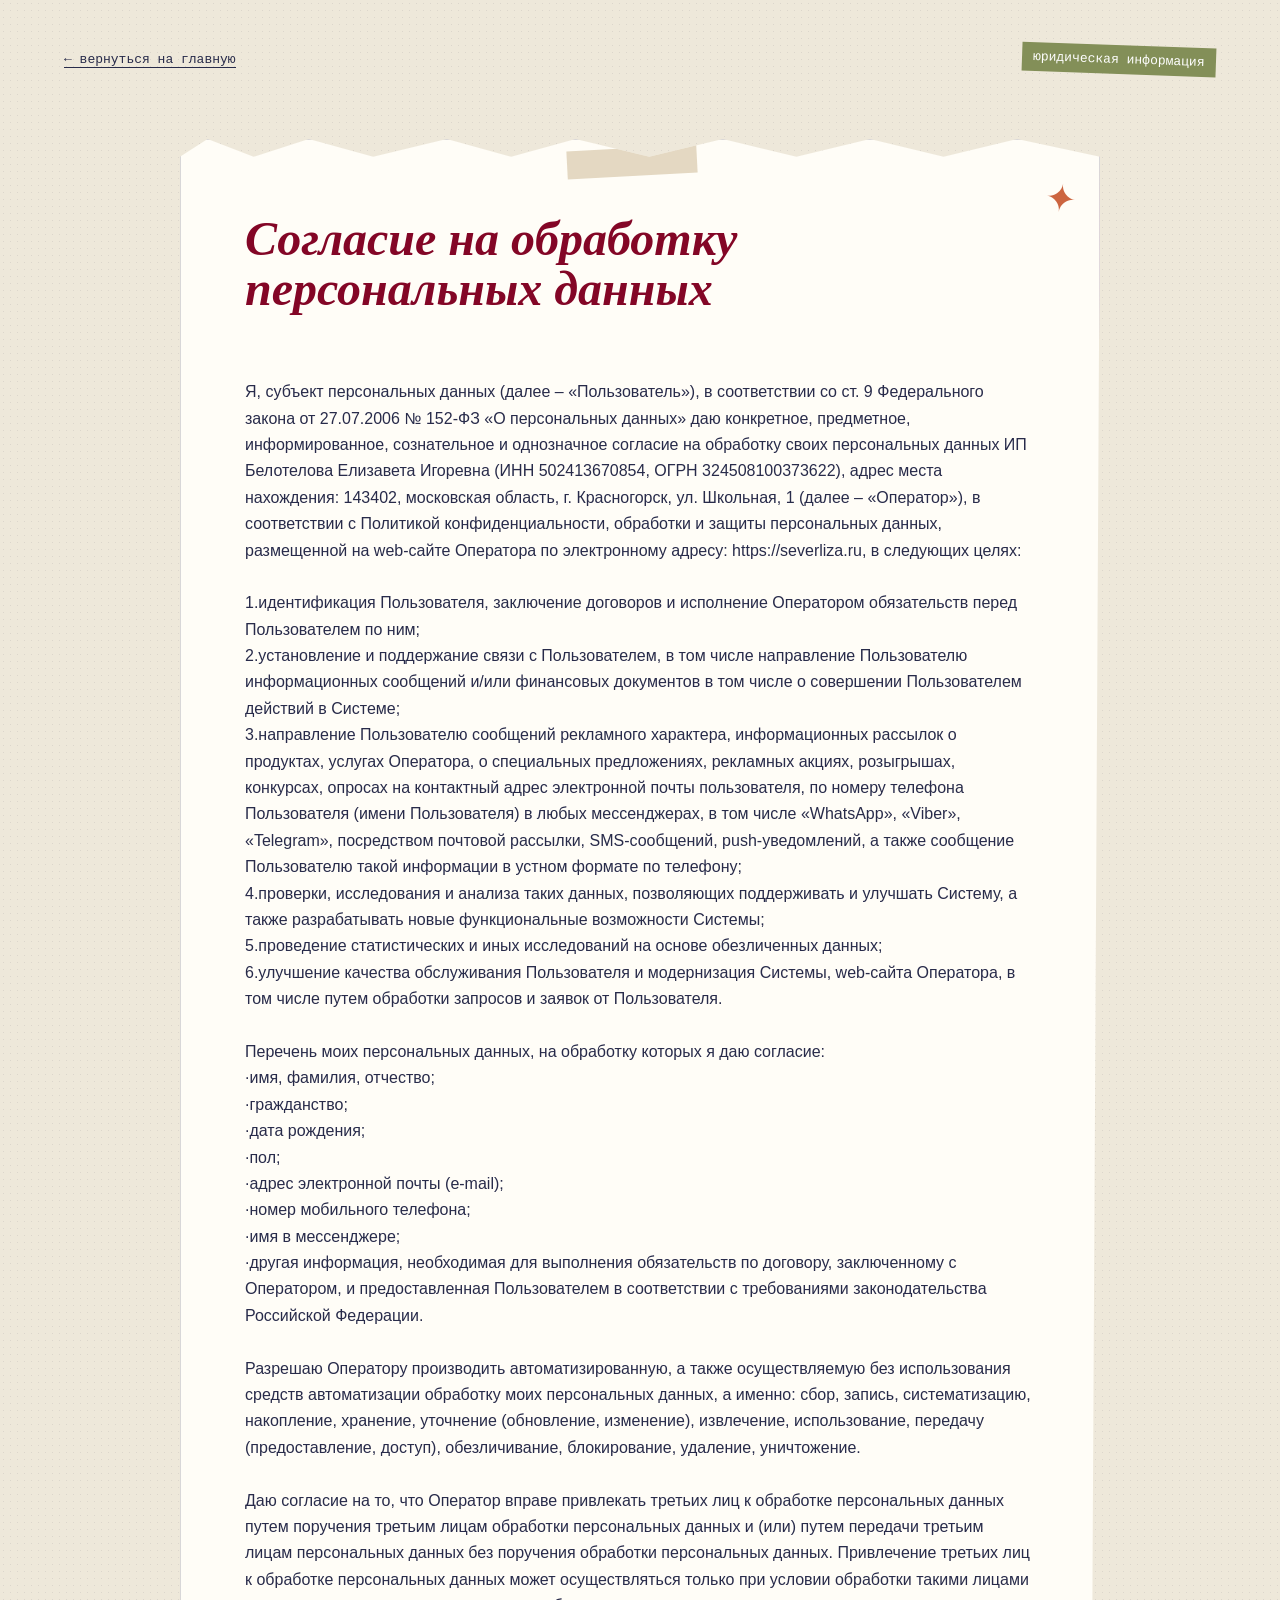
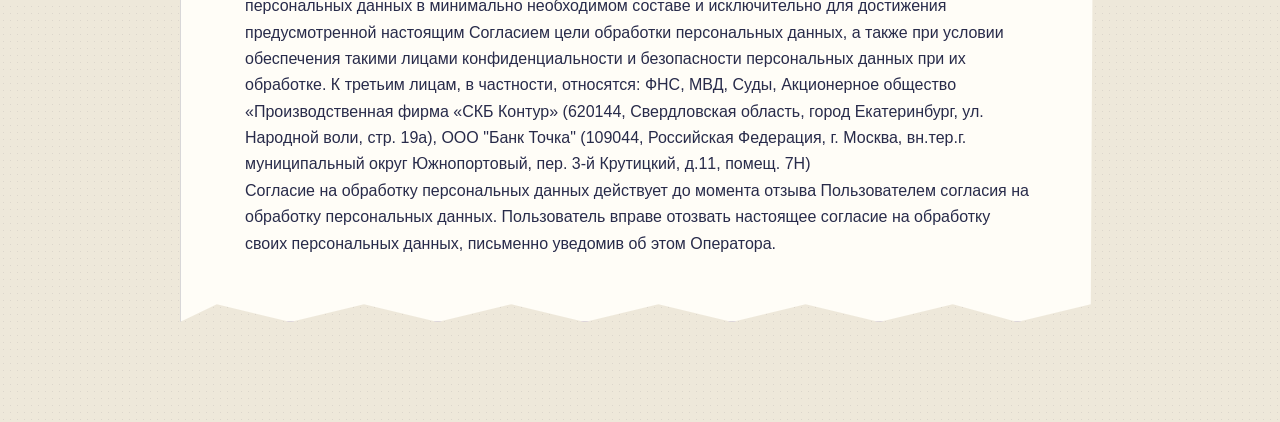
==== consent/index.html @ 8b594bcb "Add files via upload" ====
<!DOCTYPE html><html lang="ru"><head><meta charSet="utf-8"/><meta name="viewport" content="width=device-width, initial-scale=1"/><link rel="stylesheet" href="/assets/index-d2fq4Kju.css" data-rsc-css-href="/assets/index-d2fq4Kju.css" data-precedence="vite-rsc/importer-resources"/><link rel="modulepreload" href="/assets/layout-segment-context-3vRIWeok.js" crossorigin=""/><link rel="modulepreload" href="/assets/rolldown-runtime-S-ySWqyJ.js" crossorigin=""/><link rel="modulepreload" href="/assets/index-tDu-mZP7.js" crossorigin=""/><link rel="modulepreload" href="/assets/framework-DjPHiq1u.js" crossorigin=""/><title>Психолог Елизавета Север</title><meta name="description" content="Индивидуальные и парные консультации онлайн и очно в Москве. Терапия тревоги, отношений, жизненных кризисов и самооценки."/><meta name="codex-preview" content="development"/><script>self.__VINEXT_RSC_PARAMS__={}</script><script>self.__VINEXT_RSC_NAV__={"pathname":"/consent","searchParams":[]}</script><link rel="modulepreload" href="/assets/index-tDu-mZP7.js" />
</head><body><main class="inner-page"><nav class="inner-nav"><a href="/">← вернуться на главную</a><span>юридическая информация</span></nav><article class="legal-document"><div><p style="text-align: center;"><strong> Согласие на обработку персональных данных</strong></p><br>Я, субъект персональных данных (далее – «Пользователь»), в соответствии со ст. 9 Федерального закона от 27.07.2006 № 152-ФЗ «О персональных данных» даю конкретное, предметное, информированное, сознательное и однозначное согласие на обработку своих персональных данных ИП Белотелова Елизавета Игоревна (ИНН 502413670854, ОГРН 324508100373622), адрес места нахождения: 143402, московская область, г. Красногорск, ул. Школьная, 1 (далее – «Оператор»), в соответствии с Политикой конфиденциальности, обработки и защиты персональных данных, размещенной на web-сайте Оператора по электронному адресу: https://severliza.ru, в следующих целях:<br><br>1.идентификация Пользователя, заключение договоров и исполнение Оператором обязательств перед Пользователем по ним;<br>2.установление и поддержание связи с Пользователем, в том числе направление Пользователю информационных сообщений и/или финансовых документов в том числе о совершении Пользователем действий в Системе;<br>3.направление Пользователю сообщений рекламного характера, информационных рассылок о продуктах, услугах Оператора, о специальных предложениях, рекламных акциях, розыгрышах, конкурсах, опросах на контактный адрес электронной почты пользователя, по номеру телефона Пользователя (имени Пользователя) в любых мессенджерах, в том числе «WhatsApp», «Viber», «Telegram», посредством почтовой рассылки, SMS-сообщений, push-уведомлений, а также сообщение Пользователю такой информации в устном формате по телефону;<br>4.проверки, исследования и анализа таких данных, позволяющих поддерживать и улучшать Систему, а также разрабатывать новые функциональные возможности Системы;<br>5.проведение статистических и иных исследований на основе обезличенных данных;<br>6.улучшение качества обслуживания Пользователя и модернизация Системы, web-сайта Оператора, в том числе путем обработки запросов и заявок от Пользователя.<br><br>Перечень моих персональных данных, на обработку которых я даю согласие:<br>·имя, фамилия, отчество;<br>·гражданство;<br>·дата рождения;<br>·пол;<br>·адрес электронной почты (e-mail);<br>·номер мобильного телефона;<br>·имя в мессенджере;<br>·другая информация, необходимая для выполнения обязательств по договору, заключенному с Оператором, и предоставленная Пользователем в соответствии с требованиями законодательства Российской Федерации.<br><br>Разрешаю Оператору производить автоматизированную, а также осуществляемую без использования средств автоматизации обработку моих персональных данных, а именно: сбор, запись, систематизацию, накопление, хранение, уточнение (обновление, изменение), извлечение, использование, передачу (предоставление, доступ), обезличивание, блокирование, удаление, уничтожение.<br><br>Даю согласие на то, что Оператор вправе привлекать третьих лиц к обработке персональных данных путем поручения третьим лицам обработки персональных данных и (или) путем передачи третьим лицам персональных данных без поручения обработки персональных данных. Привлечение третьих лиц к обработке персональных данных может осуществляться только при условии обработки такими лицами персональных данных в минимально необходимом составе и исключительно для достижения предусмотренной настоящим Согласием цели обработки персональных данных, а также при условии обеспечения такими лицами конфиденциальности и безопасности персональных данных при их обработке. К третьим лицам, в частности, относятся: ФНС, МВД, Суды, Акционерное общество «Производственная фирма «СКБ Контур» (620144, Свердловская область, город Екатеринбург, ул. Народной воли, стр. 19а), ООО "Банк Точка" (109044, Российская Федерация, г. Москва, вн.тер.г. муниципальный округ Южнопортовый, пер. 3-й Крутицкий, д.11, помещ. 7Н)<br>Согласие на обработку персональных данных действует до момента отзыва Пользователем согласия на обработку персональных данных. Пользователь вправе отозвать настоящее согласие на обработку своих персональных данных, письменно уведомив об этом Оператора.</div></article></main><script id="_R_">import("/assets/index-tDu-mZP7.js")</script></body></html><script>self.__VINEXT_RSC_CHUNKS__=self.__VINEXT_RSC_CHUNKS__||[];self.__VINEXT_RSC_CHUNKS__.push("2:I[\"8c0f216c4604\",[],\"Children\",1]\n3:I[\"15c18cfaeeff\",[],\"LayoutSegmentProvider\",1]\n4:I[\"8c0f216c4604\",[],\"Slot\",1]\n5:I[\"593f344dc510\",[],\"RedirectBoundary\",1]\n:HL[\"/assets/index-d2fq4Kju.css\",\"style\"]\n0:{\"__route\":\"route:/consent\",\"__interceptionContext\":null,\"__layoutIds\":[\"layout:/\"],\"__rootLayout\":\"/\",\"page:/consent\":\"$L1\",\"layout:/\":[[[[\"$\",\"link\",\"css:/assets/index-d2fq4Kju.css\",{\"rel\":\"stylesheet\",\"precedence\":\"vite-rsc/importer-resources\",\"href\":\"/assets/index-d2fq4Kju.css\",\"data-rsc-css-href\":\"/assets/index-d2fq4Kju.css\"}],\"$undefined\"],[\"$\",\"html\",null,{\"lang\":\"ru\",\"children\":[\"$\",\"body\",null,{\"children\":[\"$\",\"$L2\",null,{}]}]}]],null],\"route:/consent\":[[[\"$\",\"meta\",null,{\"charSet\":\"utf-8\"}],[[\"$\",\"title\",\"0\",{\"children\":\"Психолог Елизавета Север\"}],[\"$\",\"meta\",\"1\",{\"name\":\"description\",\"content\":\"Индивидуальные и парные консультации онлайн и очно в Москве. Терапия тревоги, отношений, жизненных кризисов и самооценки.\"}],[\"$\",\"meta\",\"2\",{\"name\":\"codex-preview\",\"content\":\"development\"}]],[[\"$\",\"meta\",\"0\",{\"name\":\"viewport\",\"content\":\"width=device-width, initial-scale=1\"}]]],[\"$\",\"$L3\",null,{\"segmentMap\":{\"children\":[\"consent\"]},\"children\":[\"$\",\"$L4\",null,{\"id\":\"layout:/\",\"parallelSlots\":\"$undefined\",\"children\":[\"$\",\"$L5\",null,{\"children\":[\"$\",\"$L3\",null,{\"segmentMap\":{\"children\":[]},\"children\":[\"$\",\"$L4\",null,{\"id\":\"page:/consent\"}]}]}]}]}]],\"__layoutFlags\":{\"layout:/\":\"s\"},\"__artifactCompatibility\":{\"schemaVersion\":1,\"graphVersion\":\"app-route-graph:espxko1ohvjp4\",\"deploymentVersion\":\"9dc6383c-e677-428b-8e27-23017582e1a0\",\"appElementsSchemaVersion\":1,\"rscPayloadSchemaVersion\":1,\"rootBoundaryId\":\"/\",\"renderEpoch\":null}}\n")</script><script>self.__VINEXT_RSC_CHUNKS__=self.__VINEXT_RSC_CHUNKS__||[];self.__VINEXT_RSC_CHUNKS__.push("6:T1c2b,\u003cp style=\"text-align: center;\"\u003e\u003cstrong\u003e Согласие на обработку персональных данных\u003c/strong\u003e\u003c/p\u003e\u003cbr\u003eЯ, субъект персональных данных (далее – «Пользователь»), в соответствии со ст. 9 Федерального закона от 27.07.2006 № 152-ФЗ «О персональных данных» даю конкретное, предметное, информированное, сознательное и однозначное согласие на обработку своих персональных данных ИП Белотелова Елизавета Игоревна (ИНН 502413670854, ОГРН 324508100373622), адрес места нахождения: 143402, московская область, г. Красногорск, ул. Школьная, 1 (далее – «Оператор»), в соответствии с Политикой конфиденциальности, обработки и защиты персональных данных, размещенной на web-сайте Оператора по электронному адресу: https://severliza.ru, в следующих целях:\u003cbr\u003e\u003cbr\u003e1.идентификация Пользователя, заключение договоров и исполнение Оператором обязательств перед Пользователем по ним;\u003cbr\u003e2.установление и поддержание связи с Пользователем, в том числе направление Пользователю информационных сообщений и/или финансовых документов в том числе о совершении Пользователем действий в Системе;\u003cbr\u003e3.направление Пользователю сообщений рекламного характера, информационных рассылок о продуктах, услугах Оператора, о специальных предложениях, рекламных акциях, розыгрышах, конкурсах, опросах на контактный адрес электронной почты пользователя, по номеру телефона Пользователя (имени Пользователя) в любых мессенджерах, в том числе «WhatsApp», «Viber», «Telegram», посредством почтовой рассылки, SMS-сообщений, push-уведомлений, а также сообщение Пользователю такой информации в устном формате по телефону;\u003cbr\u003e4.проверки, исследования и анализа таких данных, позволяющих поддерживать и улучшать Систему, а также разрабатывать новые функциональные возможности Системы;\u003cbr\u003e5.проведение статистических и иных исследований на основе обезличенных данных;\u003cbr\u003e6.улучшение качества обслуживания Пользователя и модернизация Системы, web-сайта Оператора, в том числе путем обработки запросов и заявок от Пользователя.\u003cbr\u003e\u003cbr\u003eПеречень моих персональных данных, на обработку которых я даю согласие:\u003cbr\u003e·имя, фамилия, отчество;\u003cbr\u003e·гражданство;\u003cbr\u003e·дата рождения;\u003cbr\u003e·пол;\u003cbr\u003e·адрес электронной почты (e-mail);\u003cbr\u003e·номер мобильного телефона;\u003cbr\u003e·имя в мессенджере;\u003cbr\u003e·другая информация, необходимая для выполнения обязательств по договору, заключенному с Оператором, и предоставленная Пользователем в соответствии с требованиями законодательства Российской Федерации.\u003cbr\u003e\u003cbr\u003eРазрешаю Оператору производить автоматизированную, а также осуществляемую без использования средств автоматизации обработку моих персональных данных, а именно: сбор, запись, систематизацию, накопление, хранение, уточнение (обновление, изменение), извлечение, использование, передачу (предоставление, доступ), обезличивание, блокирование, удаление, уничтожение.\u003cbr\u003e\u003cbr\u003eДаю согласие на то, что Оператор вправе привлекать третьих лиц к обработке персональных данных путем поручения третьим лицам обработки персональных данных и (или) путем передачи третьим лицам персональных данных без поручения обработки персональных данных. Привлечение третьих лиц к обработке персональных данных может осуществляться только при условии обработки такими лицами персональных данных в минимально необходимом составе и исключительно для достижения предусмотренной настоящим Согласием цели обработки персональных данных, а также при условии обеспечения такими лицами конфиденциальности и безопасности персональных данных при их обработке. К третьим лицам, в частности, относятся: ФНС, МВД, Суды, Акционерное общество «Производственная фирма «СКБ Контур» (620144, Свердловская область, город Екатеринбург, ул. Народной воли, стр. 19а), ООО \"Банк Точка\" (109044, Российская Федерация, г. Москва, вн.тер.г. муниципальный округ Южнопортовый, пер. 3-й Крутицкий, д.11, помещ. 7Н)\u003cbr\u003eСогласие на обработку персональных данных действует до момента отзыва Пользователем согласия на обработку персональных данных. Пользователь вправе отозвать настоящее согласие на обработку своих персональных данных, письменно уведомив об этом Оператора.1:[\"$\",\"main\",null,{\"className\":\"inner-page\",\"children\":[[\"$\",\"nav\",null,{\"className\":\"inner-nav\",\"children\":[[\"$\",\"a\",null,{\"href\":\"/\",\"children\":\"← вернуться на главную\"}],[\"$\",\"span\",null,{\"children\":\"юридическая информация\"}]]}],null,[\"$\",\"article\",null,{\"className\":\"legal-document\",\"children\":[\"$\",\"div\",null,{\"dangerouslySetInnerHTML\":{\"__html\":\"$6\"}}]}]]}]\n")</script><script>self.__VINEXT_RSC_DONE__=true</script>
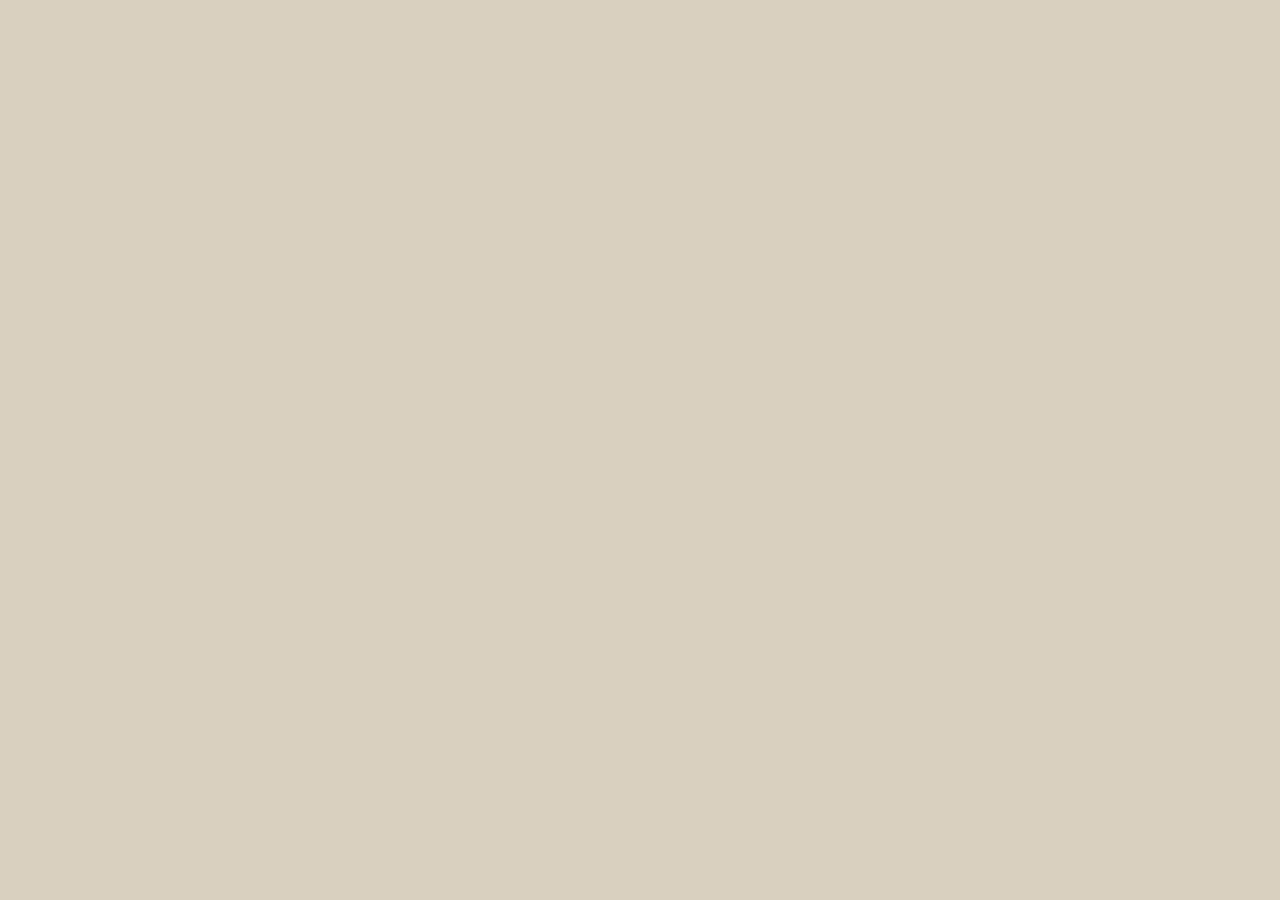
==== commit d4a6ff73: "Add files via upload" ====
--- a/consent/index.html
+++ b/consent/index.html
@@ -1,2 +1,2 @@
-<!DOCTYPE html><html lang="ru"><head><meta charSet="utf-8"/><meta name="viewport" content="width=device-width, initial-scale=1"/><link rel="stylesheet" href="/assets/index-d2fq4Kju.css" data-rsc-css-href="/assets/index-d2fq4Kju.css" data-precedence="vite-rsc/importer-resources"/><link rel="modulepreload" href="/assets/layout-segment-context-3vRIWeok.js" crossorigin=""/><link rel="modulepreload" href="/assets/rolldown-runtime-S-ySWqyJ.js" crossorigin=""/><link rel="modulepreload" href="/assets/index-tDu-mZP7.js" crossorigin=""/><link rel="modulepreload" href="/assets/framework-DjPHiq1u.js" crossorigin=""/><title>Психолог Елизавета Север</title><meta name="description" content="Индивидуальные и парные консультации онлайн и очно в Москве. Терапия тревоги, отношений, жизненных кризисов и самооценки."/><meta name="codex-preview" content="development"/><script>self.__VINEXT_RSC_PARAMS__={}</script><script>self.__VINEXT_RSC_NAV__={"pathname":"/consent","searchParams":[]}</script><link rel="modulepreload" href="/assets/index-tDu-mZP7.js" />
-</head><body><main class="inner-page"><nav class="inner-nav"><a href="/">← вернуться на главную</a><span>юридическая информация</span></nav><article class="legal-document"><div><p style="text-align: center;"><strong> Согласие на обработку персональных данных</strong></p><br>Я, субъект персональных данных (далее – «Пользователь»), в соответствии со ст. 9 Федерального закона от 27.07.2006 № 152-ФЗ «О персональных данных» даю конкретное, предметное, информированное, сознательное и однозначное согласие на обработку своих персональных данных ИП Белотелова Елизавета Игоревна (ИНН 502413670854, ОГРН 324508100373622), адрес места нахождения: 143402, московская область, г. Красногорск, ул. Школьная, 1 (далее – «Оператор»), в соответствии с Политикой конфиденциальности, обработки и защиты персональных данных, размещенной на web-сайте Оператора по электронному адресу: https://severliza.ru, в следующих целях:<br><br>1.идентификация Пользователя, заключение договоров и исполнение Оператором обязательств перед Пользователем по ним;<br>2.установление и поддержание связи с Пользователем, в том числе направление Пользователю информационных сообщений и/или финансовых документов в том числе о совершении Пользователем действий в Системе;<br>3.направление Пользователю сообщений рекламного характера, информационных рассылок о продуктах, услугах Оператора, о специальных предложениях, рекламных акциях, розыгрышах, конкурсах, опросах на контактный адрес электронной почты пользователя, по номеру телефона Пользователя (имени Пользователя) в любых мессенджерах, в том числе «WhatsApp», «Viber», «Telegram», посредством почтовой рассылки, SMS-сообщений, push-уведомлений, а также сообщение Пользователю такой информации в устном формате по телефону;<br>4.проверки, исследования и анализа таких данных, позволяющих поддерживать и улучшать Систему, а также разрабатывать новые функциональные возможности Системы;<br>5.проведение статистических и иных исследований на основе обезличенных данных;<br>6.улучшение качества обслуживания Пользователя и модернизация Системы, web-сайта Оператора, в том числе путем обработки запросов и заявок от Пользователя.<br><br>Перечень моих персональных данных, на обработку которых я даю согласие:<br>·имя, фамилия, отчество;<br>·гражданство;<br>·дата рождения;<br>·пол;<br>·адрес электронной почты (e-mail);<br>·номер мобильного телефона;<br>·имя в мессенджере;<br>·другая информация, необходимая для выполнения обязательств по договору, заключенному с Оператором, и предоставленная Пользователем в соответствии с требованиями законодательства Российской Федерации.<br><br>Разрешаю Оператору производить автоматизированную, а также осуществляемую без использования средств автоматизации обработку моих персональных данных, а именно: сбор, запись, систематизацию, накопление, хранение, уточнение (обновление, изменение), извлечение, использование, передачу (предоставление, доступ), обезличивание, блокирование, удаление, уничтожение.<br><br>Даю согласие на то, что Оператор вправе привлекать третьих лиц к обработке персональных данных путем поручения третьим лицам обработки персональных данных и (или) путем передачи третьим лицам персональных данных без поручения обработки персональных данных. Привлечение третьих лиц к обработке персональных данных может осуществляться только при условии обработки такими лицами персональных данных в минимально необходимом составе и исключительно для достижения предусмотренной настоящим Согласием цели обработки персональных данных, а также при условии обеспечения такими лицами конфиденциальности и безопасности персональных данных при их обработке. К третьим лицам, в частности, относятся: ФНС, МВД, Суды, Акционерное общество «Производственная фирма «СКБ Контур» (620144, Свердловская область, город Екатеринбург, ул. Народной воли, стр. 19а), ООО "Банк Точка" (109044, Российская Федерация, г. Москва, вн.тер.г. муниципальный округ Южнопортовый, пер. 3-й Крутицкий, д.11, помещ. 7Н)<br>Согласие на обработку персональных данных действует до момента отзыва Пользователем согласия на обработку персональных данных. Пользователь вправе отозвать настоящее согласие на обработку своих персональных данных, письменно уведомив об этом Оператора.</div></article></main><script id="_R_">import("/assets/index-tDu-mZP7.js")</script></body></html><script>self.__VINEXT_RSC_CHUNKS__=self.__VINEXT_RSC_CHUNKS__||[];self.__VINEXT_RSC_CHUNKS__.push("2:I[\"8c0f216c4604\",[],\"Children\",1]\n3:I[\"15c18cfaeeff\",[],\"LayoutSegmentProvider\",1]\n4:I[\"8c0f216c4604\",[],\"Slot\",1]\n5:I[\"593f344dc510\",[],\"RedirectBoundary\",1]\n:HL[\"/assets/index-d2fq4Kju.css\",\"style\"]\n0:{\"__route\":\"route:/consent\",\"__interceptionContext\":null,\"__layoutIds\":[\"layout:/\"],\"__rootLayout\":\"/\",\"page:/consent\":\"$L1\",\"layout:/\":[[[[\"$\",\"link\",\"css:/assets/index-d2fq4Kju.css\",{\"rel\":\"stylesheet\",\"precedence\":\"vite-rsc/importer-resources\",\"href\":\"/assets/index-d2fq4Kju.css\",\"data-rsc-css-href\":\"/assets/index-d2fq4Kju.css\"}],\"$undefined\"],[\"$\",\"html\",null,{\"lang\":\"ru\",\"children\":[\"$\",\"body\",null,{\"children\":[\"$\",\"$L2\",null,{}]}]}]],null],\"route:/consent\":[[[\"$\",\"meta\",null,{\"charSet\":\"utf-8\"}],[[\"$\",\"title\",\"0\",{\"children\":\"Психолог Елизавета Север\"}],[\"$\",\"meta\",\"1\",{\"name\":\"description\",\"content\":\"Индивидуальные и парные консультации онлайн и очно в Москве. Терапия тревоги, отношений, жизненных кризисов и самооценки.\"}],[\"$\",\"meta\",\"2\",{\"name\":\"codex-preview\",\"content\":\"development\"}]],[[\"$\",\"meta\",\"0\",{\"name\":\"viewport\",\"content\":\"width=device-width, initial-scale=1\"}]]],[\"$\",\"$L3\",null,{\"segmentMap\":{\"children\":[\"consent\"]},\"children\":[\"$\",\"$L4\",null,{\"id\":\"layout:/\",\"parallelSlots\":\"$undefined\",\"children\":[\"$\",\"$L5\",null,{\"children\":[\"$\",\"$L3\",null,{\"segmentMap\":{\"children\":[]},\"children\":[\"$\",\"$L4\",null,{\"id\":\"page:/consent\"}]}]}]}]}]],\"__layoutFlags\":{\"layout:/\":\"s\"},\"__artifactCompatibility\":{\"schemaVersion\":1,\"graphVersion\":\"app-route-graph:espxko1ohvjp4\",\"deploymentVersion\":\"9dc6383c-e677-428b-8e27-23017582e1a0\",\"appElementsSchemaVersion\":1,\"rscPayloadSchemaVersion\":1,\"rootBoundaryId\":\"/\",\"renderEpoch\":null}}\n")</script><script>self.__VINEXT_RSC_CHUNKS__=self.__VINEXT_RSC_CHUNKS__||[];self.__VINEXT_RSC_CHUNKS__.push("6:T1c2b,\u003cp style=\"text-align: center;\"\u003e\u003cstrong\u003e Согласие на обработку персональных данных\u003c/strong\u003e\u003c/p\u003e\u003cbr\u003eЯ, субъект персональных данных (далее – «Пользователь»), в соответствии со ст. 9 Федерального закона от 27.07.2006 № 152-ФЗ «О персональных данных» даю конкретное, предметное, информированное, сознательное и однозначное согласие на обработку своих персональных данных ИП Белотелова Елизавета Игоревна (ИНН 502413670854, ОГРН 324508100373622), адрес места нахождения: 143402, московская область, г. Красногорск, ул. Школьная, 1 (далее – «Оператор»), в соответствии с Политикой конфиденциальности, обработки и защиты персональных данных, размещенной на web-сайте Оператора по электронному адресу: https://severliza.ru, в следующих целях:\u003cbr\u003e\u003cbr\u003e1.идентификация Пользователя, заключение договоров и исполнение Оператором обязательств перед Пользователем по ним;\u003cbr\u003e2.установление и поддержание связи с Пользователем, в том числе направление Пользователю информационных сообщений и/или финансовых документов в том числе о совершении Пользователем действий в Системе;\u003cbr\u003e3.направление Пользователю сообщений рекламного характера, информационных рассылок о продуктах, услугах Оператора, о специальных предложениях, рекламных акциях, розыгрышах, конкурсах, опросах на контактный адрес электронной почты пользователя, по номеру телефона Пользователя (имени Пользователя) в любых мессенджерах, в том числе «WhatsApp», «Viber», «Telegram», посредством почтовой рассылки, SMS-сообщений, push-уведомлений, а также сообщение Пользователю такой информации в устном формате по телефону;\u003cbr\u003e4.проверки, исследования и анализа таких данных, позволяющих поддерживать и улучшать Систему, а также разрабатывать новые функциональные возможности Системы;\u003cbr\u003e5.проведение статистических и иных исследований на основе обезличенных данных;\u003cbr\u003e6.улучшение качества обслуживания Пользователя и модернизация Системы, web-сайта Оператора, в том числе путем обработки запросов и заявок от Пользователя.\u003cbr\u003e\u003cbr\u003eПеречень моих персональных данных, на обработку которых я даю согласие:\u003cbr\u003e·имя, фамилия, отчество;\u003cbr\u003e·гражданство;\u003cbr\u003e·дата рождения;\u003cbr\u003e·пол;\u003cbr\u003e·адрес электронной почты (e-mail);\u003cbr\u003e·номер мобильного телефона;\u003cbr\u003e·имя в мессенджере;\u003cbr\u003e·другая информация, необходимая для выполнения обязательств по договору, заключенному с Оператором, и предоставленная Пользователем в соответствии с требованиями законодательства Российской Федерации.\u003cbr\u003e\u003cbr\u003eРазрешаю Оператору производить автоматизированную, а также осуществляемую без использования средств автоматизации обработку моих персональных данных, а именно: сбор, запись, систематизацию, накопление, хранение, уточнение (обновление, изменение), извлечение, использование, передачу (предоставление, доступ), обезличивание, блокирование, удаление, уничтожение.\u003cbr\u003e\u003cbr\u003eДаю согласие на то, что Оператор вправе привлекать третьих лиц к обработке персональных данных путем поручения третьим лицам обработки персональных данных и (или) путем передачи третьим лицам персональных данных без поручения обработки персональных данных. Привлечение третьих лиц к обработке персональных данных может осуществляться только при условии обработки такими лицами персональных данных в минимально необходимом составе и исключительно для достижения предусмотренной настоящим Согласием цели обработки персональных данных, а также при условии обеспечения такими лицами конфиденциальности и безопасности персональных данных при их обработке. К третьим лицам, в частности, относятся: ФНС, МВД, Суды, Акционерное общество «Производственная фирма «СКБ Контур» (620144, Свердловская область, город Екатеринбург, ул. Народной воли, стр. 19а), ООО \"Банк Точка\" (109044, Российская Федерация, г. Москва, вн.тер.г. муниципальный округ Южнопортовый, пер. 3-й Крутицкий, д.11, помещ. 7Н)\u003cbr\u003eСогласие на обработку персональных данных действует до момента отзыва Пользователем согласия на обработку персональных данных. Пользователь вправе отозвать настоящее согласие на обработку своих персональных данных, письменно уведомив об этом Оператора.1:[\"$\",\"main\",null,{\"className\":\"inner-page\",\"children\":[[\"$\",\"nav\",null,{\"className\":\"inner-nav\",\"children\":[[\"$\",\"a\",null,{\"href\":\"/\",\"children\":\"← вернуться на главную\"}],[\"$\",\"span\",null,{\"children\":\"юридическая информация\"}]]}],null,[\"$\",\"article\",null,{\"className\":\"legal-document\",\"children\":[\"$\",\"div\",null,{\"dangerouslySetInnerHTML\":{\"__html\":\"$6\"}}]}]]}]\n")</script><script>self.__VINEXT_RSC_DONE__=true</script>+<!DOCTYPE html><html lang="ru"><head><meta charSet="utf-8"/><meta name="viewport" content="width=device-width, initial-scale=1"/><link rel="stylesheet" href="/assets/index-d2fq4Kju.css" data-rsc-css-href="/assets/index-d2fq4Kju.css" data-precedence="vite-rsc/importer-resources"/><link rel="modulepreload" href="/assets/layout-segment-context-3vRIWeok.js" crossorigin=""/><link rel="modulepreload" href="/assets/rolldown-runtime-S-ySWqyJ.js" crossorigin=""/><link rel="modulepreload" href="/assets/index-tDu-mZP7.js" crossorigin=""/><link rel="modulepreload" href="/assets/framework-DjPHiq1u.js" crossorigin=""/><title>Психолог Елизавета Север</title><meta name="description" content="Индивидуальные и парные консультации онлайн и очно в Москве. Терапия тревоги, отношений, жизненных кризисов и самооценки."/><meta name="codex-preview" content="development"/><script>self.__VINEXT_RSC_PARAMS__={}</script><script>self.__VINEXT_RSC_NAV__={"pathname":"/oferta","searchParams":[]}</script><link rel="modulepreload" href="/assets/index-tDu-mZP7.js" />
+</head><body><main class="inner-page"><nav class="inner-nav"><a href="/">← вернуться на главную</a><span>юридическая информация</span></nav><article class="legal-document"><div><p style="text-align: center;"><strong>ПУБЛИЧНАЯ ОФЕРТА </strong></p><p style="text-align: center;"><strong>(ПОЛЬЗОВАТЕЛЬСКОЕ СОГЛАШЕНИЕ)</strong></p><p style="text-align: center;"><strong>НА ОКАЗАНИЕ ИНФОРМАЦИОННО-КОНСУЛЬТАЦИОННЫХ УСЛУГ</strong></p><br><p style="text-align: center;"><strong> от 12 марта 2024 года</strong></p><br><br><strong>ИП Белотелова Елизавета Игоревна (далее — Исполнитель) предлагает договор публичной оферты для физических и юридических лиц (далее — Заказчик) о нижеследующем.</strong><br><br><strong>1. Термины и определения</strong><br><strong>1.1 Оферта — документ «Договор публичной оферты об оказании услуг», опубликованный на сайте Исполнителя http://severliza.ru.</strong><br><strong>1.2. Договор Оферты — договор между Исполнителем и Заказчиком об оказании услуг, который заключается через Акцепт Оферты.</strong><br><strong>1.3. Акцепт Оферты — принятие Оферты Заказчиком, когда он обращается к Исполнителю за оказанием услуг. Акцептом Оферты считается нажатие Заказчиком кнопки «Оплатить» под сформированным заказом на сайте http://severliza.ru.</strong><br><strong>1.4. Тарифы — перечень услуг Исполнителя с ценами, указанными в Прайс-листе/Услугах на сайте http://severliza.ru.</strong><br><strong>1.5. Заказчик — лицо, совершившее Акцепт Оферты.</strong><br><strong>1.6. Исполнитель — ИП Белотелова Елизавета Игоревна.</strong><br><strong>1.7. Договор не требует скрепления печатями и/или подписания Заказчиком и Исполнителем.</strong><br><br><strong>2. Предмет Договора </strong><br><strong>2.1. Исполнитель оказывает Заказчику услуги в соответствии с условиями Договора Оферты и текущими Тарифами, опубликованными на сайте http://severliza.ru.</strong><br><strong>2.2. Заказчик принимает услуги Исполнителя и полностью их оплачивает.</strong><br><strong>2.3. Заказчик соглашается, что совершая Акцепт Договора он подтверждает, что ознакомлен, согласен, полностью и безоговорочно принимает все условия Договора Оферты.</strong><br><br><strong>3. Срок действия Договора</strong><br><strong>3.1. Договор вступает в силу со дня акцепта заказчиком и действует до полного исполнения сторонами обязательств по Договору.</strong><br><br><strong>4. Стоимость работ и порядок расчетов</strong><br><strong>4.1. Стоимость услуг определяется в соответствии с действующими ценами и прописана на сайте http://severliza.ru.</strong><br><strong>4.2. Оплата производится в рублях перечислением на расчетный счет Исполнителя или платежной картой на сайте http://severliza.ru.</strong><br><br><strong>5. Права и обязанности сторон</strong><br><strong>5.1. Исполнитель обязуется:</strong><br><strong>5.1.1. Оказать Заказчику услуги надлежащего качества в надлежащем объеме и в согласованные Сторонами сроки.</strong><br><strong>5.1.2. Обеспечить полную сохранность предоставленных Заказчиком данных, материалов, а также конфиденциальность информации, полученной им в процессе оказания услуг.</strong><br><strong>5.2. Исполнитель имеет право:</strong><br><strong>5.2.1 Получать от Заказчика необходимые данные и информацию для оказания услуг и полагаться на них без дополнительной проверки.</strong><br><strong>5.2.2. При необходимости привлекать к исполнению услуг сторонних консультантов, специалистов и экспертов.</strong><br><strong>5.3. Заказчик обязуется:</strong><br><strong>5.3.1. Предоставить Исполнителю любые необходимые и достоверные данные и информацию для оказания услуг.</strong><br><strong>5.3.2. Своевременно и полностью оплатить услуги Исполнителя, минимум за 24 часа до утвержденного времени оказания услуги. </strong><br><strong>5.4. За неисполнение или ненадлежащее исполнение обязательств по настоящему</strong><br><strong>Договору Стороны несут ответственность в соответствии с действующим</strong><br><strong>законодательством Российской Федерации.</strong><br><strong>5.5. За неисполнение или несвоевременное исполнение Заказчиком условий</strong><br><strong>пунктов 2.1 и 2.2 настоящего Договора Исполнитель имеет право предъявить Заказчику требование об уплате неустойки в размере 0,1 % от суммы задолженности за каждый день</strong><br><strong>5.6. Стороны освобождаются от ответственности за неисполнение или</strong><br><strong>ненадлежащее исполнение обязательств по Договору при возникновении непреодолимых препятствий, под которыми понимаются стихийные бедствия, массовые беспорядки, запретительные действия властей и иные форс-мажорные обстоятельств</strong><br><br><strong>6. Основания и порядок расторжения Договора</strong><br><strong>6.1 После оформления и оплаты заказа Заказчик имеет право отказаться от услуг Исполнителя за 24 часа до утвержденного времени оказания услуги и запросить возврат денег, направив письменное уведомление «Отказ от предоставления услуг» на адрес электронной почты <a href="mailto:belotelovaelizaveta@gmail.com">belotelovaelizaveta@gmail.com</a> или в мессенджер телеграм.</strong><br><strong>6.2 Исполнитель вправе удержать из уплаченной Заказчиком суммы стоимость уже оказанных услуг на момент получения уведомления об отказе.</strong><br><br><strong>7. Разрешение споров</strong><br><strong>7.1. Все споры, связанные с заключением, толкованием, исполнением и</strong><br><strong>расторжением настоящего Договора, будут решаться путем переговоров.</strong><br><strong>7.2. В случае невозможности разрешения споров путем переговоров,</strong><br><strong>заинтересованная Сторона направляет претензию в письменной форме, подписанную</strong><br><strong>уполномоченным лицом. Претензия должна быть направлена с использованием средств связи, обеспечивающих фиксирование ее отправление и получение, либо вручена другой Стороне под расписку.</strong><br><strong>7.3. К претензии должны быть приложены документы, обосновывающие</strong><br><strong>предъявление заинтересованной Стороной требования (в случае отсутствия их у другой Стороны), и документы, подтверждающие полномочия лица, подписавшего претензию. Указанные документы представляются в форме надлежащим образом заверенных копий.</strong><br><strong>7.4. Сторона, которой направлена претензия, обязана рассмотреть полученную</strong><br><strong>претензию и о результатах рассмотрения уведомить в письменной форме</strong><br><strong>заинтересованную Сторону в течение 10 (десяти) рабочих дней со дня получения</strong><br><strong>претензии.</strong><br><br><strong>8. Особые условия</strong><br><strong>5.1. Услуги считаются оказанными надлежащим образом и принятыми Заказчиком в полном объеме, если после оказания услуги в течение 24 (двадцати четырех) часов Исполнитель не получил от Заказчика мотивированных письменных возражений по качеству оказанных услуг на электронную почту Исполнителя. Отсутствие любых письменных замечаний в течение установленного срока считается признанием факта надлежащего качества услуг.</strong><br><strong>5.2. Услуги Исполнителя считаются оказанными в полном объеме при следующих</strong><br><strong>условиях:</strong><br><strong>5.2.1. Услуги по предоставлению консультации считаются</strong><br><strong>оказанными в полном объеме после проведения 60-минутного звонка. При этом отсутствие действий Заказчика, направленных на реализацию права получения консультационного сопровождения, на факт предоставления указанной услуги не влияет.</strong><br><br><br><strong>9. Реквизиты</strong><br><br><strong>ИП Белотелова Елизавета Игоревна</strong><br><strong>ИНН 502413670854, ОГРНИП 324508100373622</strong><br><strong>E-mail: belotelovaelizaveta@gmail.com</strong></div></article></main><script id="_R_">import("/assets/index-tDu-mZP7.js")</script></body></html><script>self.__VINEXT_RSC_CHUNKS__=self.__VINEXT_RSC_CHUNKS__||[];self.__VINEXT_RSC_CHUNKS__.push("2:I[\"8c0f216c4604\",[],\"Children\",1]\n3:I[\"15c18cfaeeff\",[],\"LayoutSegmentProvider\",1]\n4:I[\"8c0f216c4604\",[],\"Slot\",1]\n5:I[\"593f344dc510\",[],\"RedirectBoundary\",1]\n:HL[\"/assets/index-d2fq4Kju.css\",\"style\"]\n0:{\"__route\":\"route:/oferta\",\"__interceptionContext\":null,\"__layoutIds\":[\"layout:/\"],\"__rootLayout\":\"/\",\"page:/oferta\":\"$L1\",\"layout:/\":[[[[\"$\",\"link\",\"css:/assets/index-d2fq4Kju.css\",{\"rel\":\"stylesheet\",\"precedence\":\"vite-rsc/importer-resources\",\"href\":\"/assets/index-d2fq4Kju.css\",\"data-rsc-css-href\":\"/assets/index-d2fq4Kju.css\"}],\"$undefined\"],[\"$\",\"html\",null,{\"lang\":\"ru\",\"children\":[\"$\",\"body\",null,{\"children\":[\"$\",\"$L2\",null,{}]}]}]],null],\"route:/oferta\":[[[\"$\",\"meta\",null,{\"charSet\":\"utf-8\"}],[[\"$\",\"title\",\"0\",{\"children\":\"Психолог Елизавета Север\"}],[\"$\",\"meta\",\"1\",{\"name\":\"description\",\"content\":\"Индивидуальные и парные консультации онлайн и очно в Москве. Терапия тревоги, отношений, жизненных кризисов и самооценки.\"}],[\"$\",\"meta\",\"2\",{\"name\":\"codex-preview\",\"content\":\"development\"}]],[[\"$\",\"meta\",\"0\",{\"name\":\"viewport\",\"content\":\"width=device-width, initial-scale=1\"}]]],[\"$\",\"$L3\",null,{\"segmentMap\":{\"children\":[\"oferta\"]},\"children\":[\"$\",\"$L4\",null,{\"id\":\"layout:/\",\"parallelSlots\":\"$undefined\",\"children\":[\"$\",\"$L5\",null,{\"children\":[\"$\",\"$L3\",null,{\"segmentMap\":{\"children\":[]},\"children\":[\"$\",\"$L4\",null,{\"id\":\"page:/oferta\"}]}]}]}]}]],\"__layoutFlags\":{\"layout:/\":\"s\"},\"__artifactCompatibility\":{\"schemaVersion\":1,\"graphVersion\":\"app-route-graph:1mdt1s017713us\",\"deploymentVersion\":\"9dc6383c-e677-428b-8e27-23017582e1a0\",\"appElementsSchemaVersion\":1,\"rscPayloadSchemaVersion\":1,\"rootBoundaryId\":\"/\",\"renderEpoch\":null}}\n")</script><script>self.__VINEXT_RSC_CHUNKS__=self.__VINEXT_RSC_CHUNKS__||[];self.__VINEXT_RSC_CHUNKS__.push("6:T323c,\u003cp style=\"text-align: center;\"\u003e\u003cstrong\u003eПУБЛИЧНАЯ ОФЕРТА \u003c/strong\u003e\u003c/p\u003e\u003cp style=\"text-align: center;\"\u003e\u003cstrong\u003e(ПОЛЬЗОВАТЕЛЬСКОЕ СОГЛАШЕНИЕ)\u003c/strong\u003e\u003c/p\u003e\u003cp style=\"text-align: center;\"\u003e\u003cstrong\u003eНА ОКАЗАНИЕ ИНФОРМАЦИОННО-КОНСУЛЬТАЦИОННЫХ УСЛУГ\u003c/strong\u003e\u003c/p\u003e\u003cbr\u003e\u003cp style=\"text-align: center;\"\u003e\u003cstrong\u003e от 12 марта 2024 года\u003c/strong\u003e\u003c/p\u003e\u003cbr\u003e\u003cbr\u003e\u003cstrong\u003eИП Белотелова Елизавета Игоревна (далее — Исполнитель) предлагает договор публичной оферты для физических и юридических лиц (далее — Заказчик) о нижеследующем.\u003c/strong\u003e\u003cbr\u003e\u003cbr\u003e\u003cstrong\u003e1. Термины и определения\u003c/strong\u003e\u003cbr\u003e\u003cstrong\u003e1.1 Оферта — документ «Договор публичной оферты об оказании услуг», опубликованный на сайте Исполнителя http://severliza.ru.\u003c/strong\u003e\u003cbr\u003e\u003cstrong\u003e1.2. Договор Оферты — договор между Исполнителем и Заказчиком об оказании услуг, который заключается через Акцепт Оферты.\u003c/strong\u003e\u003cbr\u003e\u003cstrong\u003e1.3. Акцепт Оферты — принятие Оферты Заказчиком, когда он обращается к Исполнителю за оказанием услуг. Акцептом Оферты считается нажатие Заказчиком кнопки «Оплатить» под сформированным заказом на сайте http://severliza.ru.\u003c/strong\u003e\u003cbr\u003e\u003cstrong\u003e1.4. Тарифы — перечень услуг Исполнителя с ценами, указанными в Прайс-листе/Услугах на сайте http://severliza.ru.\u003c/strong\u003e\u003cbr\u003e\u003cstrong\u003e1.5. Заказчик — лицо, совершившее Акцепт Оферты.\u003c/strong\u003e\u003cbr\u003e\u003cstrong\u003e1.6. Исполнитель — ИП Белотелова Елизавета Игоревна.\u003c/strong\u003e\u003cbr\u003e\u003cstrong\u003e1.7. Договор не требует скрепления печатями и/или подписания Заказчиком и Исполнителем.\u003c/strong\u003e\u003cbr\u003e\u003cbr\u003e\u003cstrong\u003e2. Предмет Договора \u003c/strong\u003e\u003cbr\u003e\u003cstrong\u003e2.1. Исполнитель оказывает Заказчику услуги в соответствии с условиями Договора Оферты и текущими Тарифами, опубликованными на сайте http://severliza.ru.\u003c/strong\u003e\u003cbr\u003e\u003cstrong\u003e2.2. Заказчик принимает услуги Исполнителя и полностью их оплачивает.\u003c/strong\u003e\u003cbr\u003e\u003cstrong\u003e2.3. Заказчик соглашается, что совершая Акцепт Договора он подтверждает, что ознакомлен, согласен, полностью и безоговорочно принимает все условия Договора Оферты.\u003c/strong\u003e\u003cbr\u003e\u003cbr\u003e\u003cstrong\u003e3. Срок действия Договора\u003c/strong\u003e\u003cbr\u003e\u003cstrong\u003e3.1. Договор вступает в силу со дня акцепта заказчиком и действует до полного исполнения сторонами обязательств по Договору.\u003c/strong\u003e\u003cbr\u003e\u003cbr\u003e\u003cstrong\u003e4. Стоимость работ и порядок расчетов\u003c/strong\u003e\u003cbr\u003e\u003cstrong\u003e4.1. Стоимость услуг определяется в соответствии с действующими ценами и прописана на сайте http://severliza.ru.\u003c/strong\u003e\u003cbr\u003e\u003cstrong\u003e4.2. Оплата производится в рублях перечислением на расчетный счет Исполнителя или платежной картой на сайте http://severliza.ru.\u003c/strong\u003e\u003cbr\u003e\u003cbr\u003e\u003cstrong\u003e5. Права и обязанности сторон\u003c/strong\u003e\u003cbr\u003e\u003cstrong\u003e5.1. Исполнитель обязуется:\u003c/strong\u003e\u003cbr\u003e\u003cstrong\u003e5.1.1. Оказать Заказчику услуги надлежащего качества в надлежащем объеме и в согласованные Сторонами сроки.\u003c/strong\u003e\u003cbr\u003e\u003cstrong\u003e5.1.2. Обеспечить полную сохранность предоставленных Заказчиком данных, материалов, а также конфиденциальность информации, полученной им в процессе оказания услуг.\u003c/strong\u003e\u003cbr\u003e\u003cstrong\u003e5.2. Исполнитель имеет право:\u003c/strong\u003e\u003cbr\u003e\u003cstrong\u003e5.2.1 Получать от Заказчика необходимые данные и информацию для оказания услуг и полагаться на них без дополнительной проверки.\u003c/strong\u003e\u003cbr\u003e\u003cstrong\u003e5.2.2. При необходимости привлекать к исполнению услуг сторонних консультантов, специалистов и экспертов.\u003c/strong\u003e\u003cbr\u003e\u003cstrong\u003e5.3. Заказчик обязуется:\u003c/strong\u003e\u003cbr\u003e\u003cstrong\u003e5.3.1. Предоставить Исполнителю любые необходимые и достоверные данные и информацию для оказания услуг.\u003c/strong\u003e\u003cbr\u003e\u003cstrong\u003e5.3.2. Своевременно и полностью оплатить услуги Исполнителя, минимум за 24 часа до утвержденного времени оказания услуги. \u003c/strong\u003e\u003cbr\u003e\u003cstrong\u003e5.4. За неисполнение или ненадлежащее исполнение обязательств по настоящему\u003c/strong\u003e\u003cbr\u003e\u003cstrong\u003eДоговору Стороны несут ответственность в соответствии с действующим\u003c/strong\u003e\u003cbr\u003e\u003cstrong\u003eзаконодательством Российской Федерации.\u003c/strong\u003e\u003cbr\u003e\u003cstrong\u003e5.5. За неисполнение или несвоевременное исполнение Заказчиком условий\u003c/strong\u003e\u003cbr\u003e\u003cstrong\u003eпунктов 2.1 и 2.2 настоящего Договора Исполнитель имеет право предъявить Заказчику требование об уплате неустойки в размере 0,1 % от суммы задолженности за каждый день\u003c/strong\u003e\u003cbr\u003e\u003cstrong\u003e5.6. Стороны освобождаются от ответственности за неисполнение или\u003c/strong\u003e\u003cbr\u003e\u003cstrong\u003eненадлежащее исполнение обязательств по Договору при возникновении непреодолимых препятствий, под которыми понимаются стихийные бедствия, массовые беспорядки, запретительные действия властей и иные форс-мажорные обстоятельств\u003c/strong\u003e\u003cbr\u003e\u003cbr\u003e\u003cstrong\u003e6. Основания и порядок расторжения Договора\u003c/strong\u003e\u003cbr\u003e\u003cstrong\u003e6.1 После оформления и оплаты заказа Заказчик имеет право отказаться от услуг Исполнителя за 24 часа до утвержденного времени оказания услуги и запросить возврат денег, направив письменное уведомление «Отказ от предоставления услуг» на адрес электронной почты \u003ca href=\"mailto:belotelovaelizaveta@gmail.com\"\u003ebelotelovaelizaveta@gmail.com\u003c/a\u003e или в мессенджер телеграм.\u003c/strong\u003e\u003cbr\u003e\u003cstrong\u003e6.2 Исполнитель вправе удержать из уплаченной Заказчиком суммы стоимость уже оказанных услуг на момент получения уведомления об отказе.\u003c/strong\u003e\u003cbr\u003e\u003cbr\u003e\u003cstrong\u003e7. Разрешение споров\u003c/strong\u003e\u003cbr\u003e\u003cstrong\u003e7.1. Все споры, связанные с заключением, толкованием, исполнением и\u003c/strong\u003e\u003cbr\u003e\u003cstrong\u003eрасторжением настоящего Договора, будут решаться путем переговоров.\u003c/strong\u003e\u003cbr\u003e\u003cstrong\u003e7.2. В случае невозможности разрешения споров путем переговоров,\u003c/strong\u003e\u003cbr\u003e\u003cstrong\u003eзаинтересованная Сторона направляет претензию в письменной форме, подписанную\u003c/strong\u003e\u003cbr\u003e\u003cstrong\u003eуполномоченным лицом. Претензия должна быть направлена с использованием средств связи, обеспечивающих фиксирование ее отправление и получение, либо вручена другой Стороне под расписку.\u003c/strong\u003e\u003cbr\u003e\u003cstrong\u003e7.3. К претензии должны быть приложены документы, обосновывающие\u003c/strong\u003e\u003cbr\u003e\u003cstrong\u003eпредъявление заинтересованной Стороной требования (в случае отсутствия их у другой Стороны), и документы, подтверждающие полномочия лица, подписавшего претензию. Указанные документы представляются в форме надлежащим образом заверенных копий.\u003c/strong\u003e\u003cbr\u003e\u003cstrong\u003e7.4. Сторона, которой направлена претензия, обязана рассмотреть полученную\u003c/strong\u003e\u003cbr\u003e\u003cstrong\u003eпретензию и о результатах рассмотрения уведомить в письменной форме\u003c/strong\u003e\u003cbr\u003e\u003cstrong\u003eзаинтересованную Сторону в течение 10 (десяти) рабочих дней со дня получения\u003c/strong\u003e\u003cbr\u003e\u003cstrong\u003eпретензии.\u003c/strong\u003e\u003cbr\u003e\u003cbr\u003e\u003cstrong\u003e8. Особые условия\u003c/strong\u003e\u003cbr\u003e\u003cstrong\u003e5.1. Услуги считаются оказанными надлежащим образом и принятыми Заказчиком в полном объеме, если после оказания услуги в течение 24 (двадцати четырех) часов Исполнитель не получил от Заказчика мотивированных письменных возражений по качеству оказанных услуг на электронную почту Исполнителя. Отсутствие любых письменных замечаний в течение установленного срока считается признанием факта надлежащего качества услуг.\u003c/strong\u003e\u003cbr\u003e\u003cstrong\u003e5.2. Услуги Исполнителя считаются оказанными в полном объеме при следующих\u003c/strong\u003e\u003cbr\u003e\u003cstrong\u003eусловиях:\u003c/strong\u003e\u003cbr\u003e\u003cstrong\u003e5.2.1. Услуги по предоставлению консультации считаются\u003c/strong\u003e\u003cbr\u003e\u003cstrong\u003eоказанными в полном объеме после проведения 60-минутного звонка. При этом отсутствие действий Заказчика, направленных на реализацию права получения консультационного сопровождения, на факт предоставления указанной услуги не влияет.\u003c/strong\u003e\u003cbr\u003e\u003cbr\u003e\u003cbr\u003e\u003cstrong\u003e9. Реквизиты\u003c/strong\u003e\u003cbr\u003e\u003cbr\u003e\u003cstrong\u003eИП Белотелова Елизавета Игоревна\u003c/strong\u003e\u003cbr\u003e\u003cstrong\u003eИНН 502413670854, ОГРНИП 324508100373622\u003c/strong\u003e\u003cbr\u003e\u003cstrong\u003eE-mail: belotelovaelizaveta@gmail.com\u003c/strong\u003e1:[\"$\",\"main\",null,{\"className\":\"inner-page\",\"children\":[[\"$\",\"nav\",null,{\"className\":\"inner-nav\",\"children\":[[\"$\",\"a\",null,{\"href\":\"/\",\"children\":\"← вернуться на главную\"}],[\"$\",\"span\",null,{\"children\":\"юридическая информация\"}]]}],null,[\"$\",\"article\",null,{\"className\":\"legal-document\",\"children\":[\"$\",\"div\",null,{\"dangerouslySetInnerHTML\":{\"__html\":\"$6\"}}]}]]}]\n")</script><script>self.__VINEXT_RSC_DONE__=true</script>
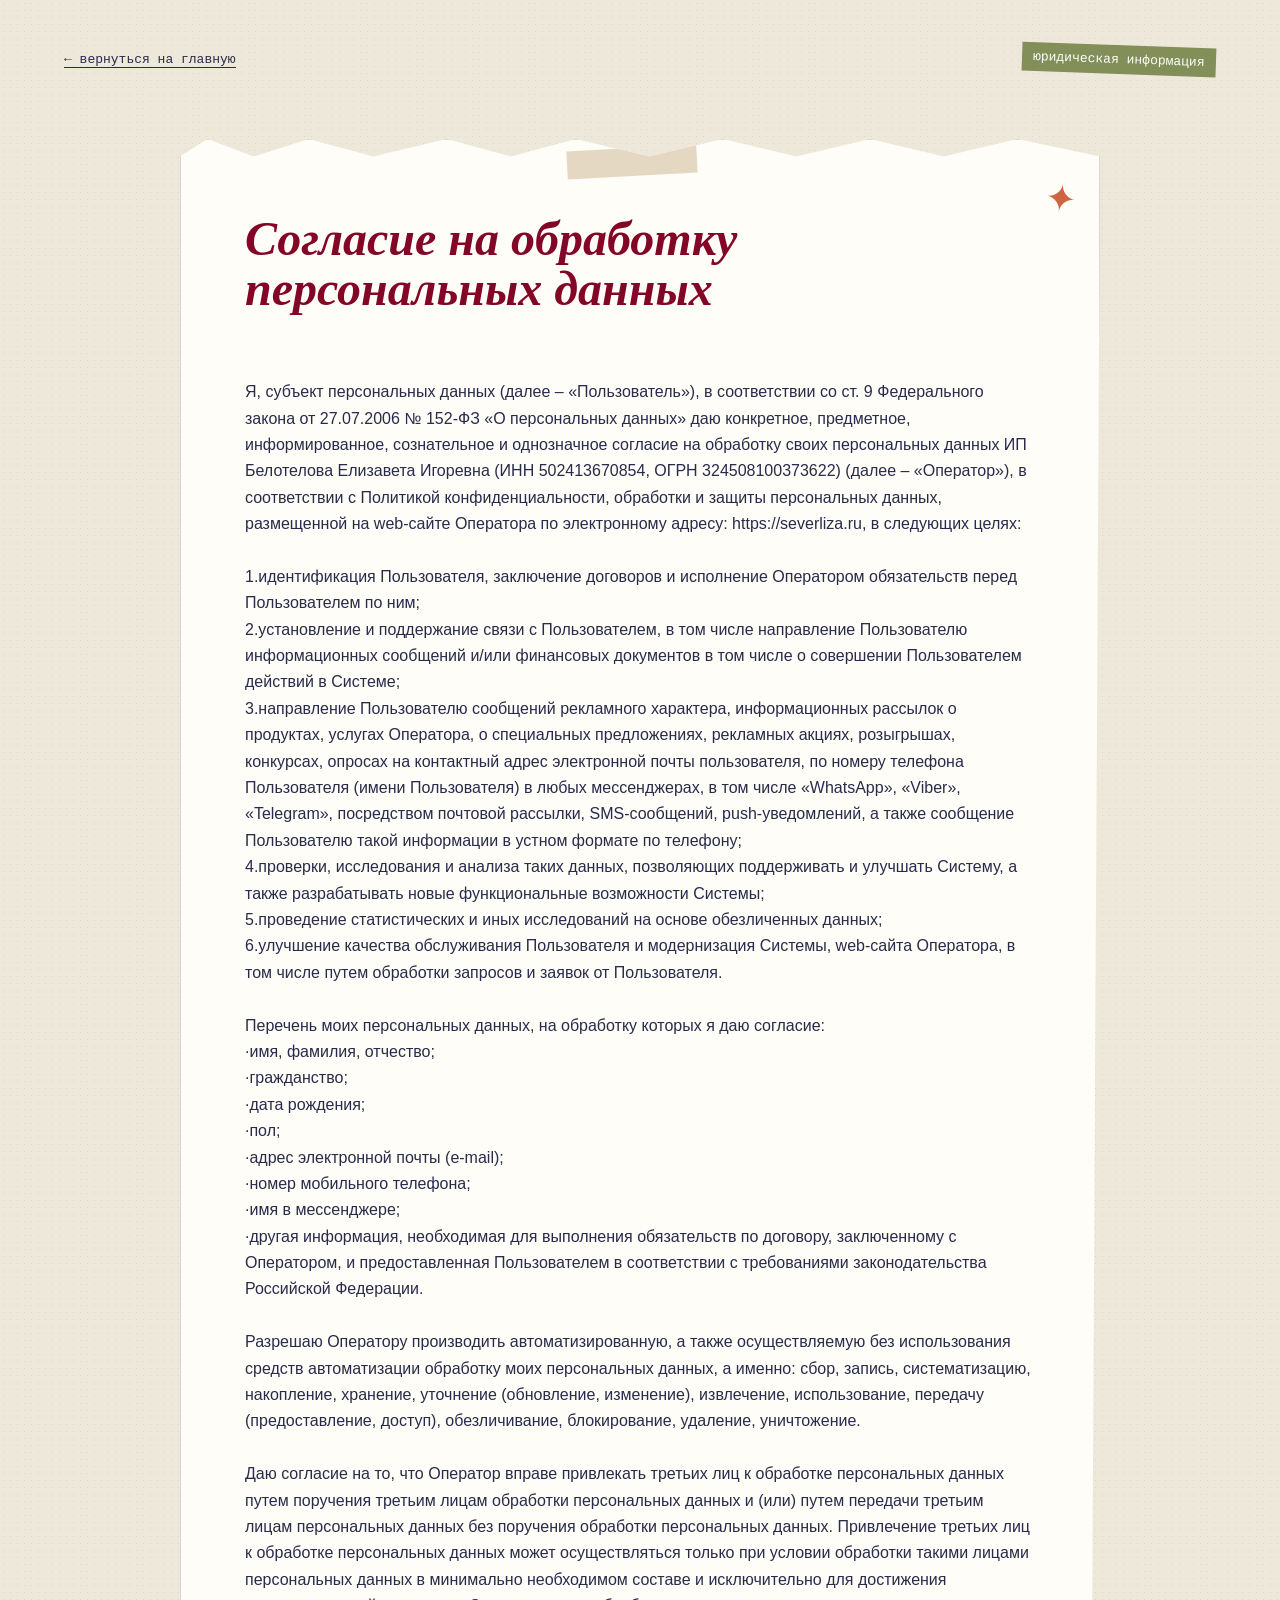
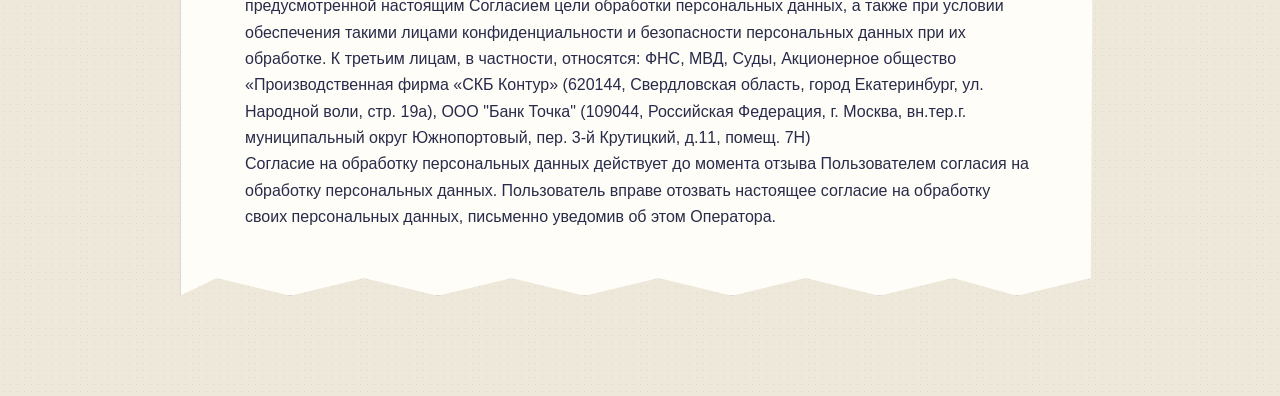
==== commit ab11b115: "Add files via upload" ====
--- a/consent/index.html
+++ b/consent/index.html
@@ -1,2 +1,2 @@
-<!DOCTYPE html><html lang="ru"><head><meta charSet="utf-8"/><meta name="viewport" content="width=device-width, initial-scale=1"/><link rel="stylesheet" href="/assets/index-d2fq4Kju.css" data-rsc-css-href="/assets/index-d2fq4Kju.css" data-precedence="vite-rsc/importer-resources"/><link rel="modulepreload" href="/assets/layout-segment-context-3vRIWeok.js" crossorigin=""/><link rel="modulepreload" href="/assets/rolldown-runtime-S-ySWqyJ.js" crossorigin=""/><link rel="modulepreload" href="/assets/index-tDu-mZP7.js" crossorigin=""/><link rel="modulepreload" href="/assets/framework-DjPHiq1u.js" crossorigin=""/><title>Психолог Елизавета Север</title><meta name="description" content="Индивидуальные и парные консультации онлайн и очно в Москве. Терапия тревоги, отношений, жизненных кризисов и самооценки."/><meta name="codex-preview" content="development"/><script>self.__VINEXT_RSC_PARAMS__={}</script><script>self.__VINEXT_RSC_NAV__={"pathname":"/oferta","searchParams":[]}</script><link rel="modulepreload" href="/assets/index-tDu-mZP7.js" />
-</head><body><main class="inner-page"><nav class="inner-nav"><a href="/">← вернуться на главную</a><span>юридическая информация</span></nav><article class="legal-document"><div><p style="text-align: center;"><strong>ПУБЛИЧНАЯ ОФЕРТА </strong></p><p style="text-align: center;"><strong>(ПОЛЬЗОВАТЕЛЬСКОЕ СОГЛАШЕНИЕ)</strong></p><p style="text-align: center;"><strong>НА ОКАЗАНИЕ ИНФОРМАЦИОННО-КОНСУЛЬТАЦИОННЫХ УСЛУГ</strong></p><br><p style="text-align: center;"><strong> от 12 марта 2024 года</strong></p><br><br><strong>ИП Белотелова Елизавета Игоревна (далее — Исполнитель) предлагает договор публичной оферты для физических и юридических лиц (далее — Заказчик) о нижеследующем.</strong><br><br><strong>1. Термины и определения</strong><br><strong>1.1 Оферта — документ «Договор публичной оферты об оказании услуг», опубликованный на сайте Исполнителя http://severliza.ru.</strong><br><strong>1.2. Договор Оферты — договор между Исполнителем и Заказчиком об оказании услуг, который заключается через Акцепт Оферты.</strong><br><strong>1.3. Акцепт Оферты — принятие Оферты Заказчиком, когда он обращается к Исполнителю за оказанием услуг. Акцептом Оферты считается нажатие Заказчиком кнопки «Оплатить» под сформированным заказом на сайте http://severliza.ru.</strong><br><strong>1.4. Тарифы — перечень услуг Исполнителя с ценами, указанными в Прайс-листе/Услугах на сайте http://severliza.ru.</strong><br><strong>1.5. Заказчик — лицо, совершившее Акцепт Оферты.</strong><br><strong>1.6. Исполнитель — ИП Белотелова Елизавета Игоревна.</strong><br><strong>1.7. Договор не требует скрепления печатями и/или подписания Заказчиком и Исполнителем.</strong><br><br><strong>2. Предмет Договора </strong><br><strong>2.1. Исполнитель оказывает Заказчику услуги в соответствии с условиями Договора Оферты и текущими Тарифами, опубликованными на сайте http://severliza.ru.</strong><br><strong>2.2. Заказчик принимает услуги Исполнителя и полностью их оплачивает.</strong><br><strong>2.3. Заказчик соглашается, что совершая Акцепт Договора он подтверждает, что ознакомлен, согласен, полностью и безоговорочно принимает все условия Договора Оферты.</strong><br><br><strong>3. Срок действия Договора</strong><br><strong>3.1. Договор вступает в силу со дня акцепта заказчиком и действует до полного исполнения сторонами обязательств по Договору.</strong><br><br><strong>4. Стоимость работ и порядок расчетов</strong><br><strong>4.1. Стоимость услуг определяется в соответствии с действующими ценами и прописана на сайте http://severliza.ru.</strong><br><strong>4.2. Оплата производится в рублях перечислением на расчетный счет Исполнителя или платежной картой на сайте http://severliza.ru.</strong><br><br><strong>5. Права и обязанности сторон</strong><br><strong>5.1. Исполнитель обязуется:</strong><br><strong>5.1.1. Оказать Заказчику услуги надлежащего качества в надлежащем объеме и в согласованные Сторонами сроки.</strong><br><strong>5.1.2. Обеспечить полную сохранность предоставленных Заказчиком данных, материалов, а также конфиденциальность информации, полученной им в процессе оказания услуг.</strong><br><strong>5.2. Исполнитель имеет право:</strong><br><strong>5.2.1 Получать от Заказчика необходимые данные и информацию для оказания услуг и полагаться на них без дополнительной проверки.</strong><br><strong>5.2.2. При необходимости привлекать к исполнению услуг сторонних консультантов, специалистов и экспертов.</strong><br><strong>5.3. Заказчик обязуется:</strong><br><strong>5.3.1. Предоставить Исполнителю любые необходимые и достоверные данные и информацию для оказания услуг.</strong><br><strong>5.3.2. Своевременно и полностью оплатить услуги Исполнителя, минимум за 24 часа до утвержденного времени оказания услуги. </strong><br><strong>5.4. За неисполнение или ненадлежащее исполнение обязательств по настоящему</strong><br><strong>Договору Стороны несут ответственность в соответствии с действующим</strong><br><strong>законодательством Российской Федерации.</strong><br><strong>5.5. За неисполнение или несвоевременное исполнение Заказчиком условий</strong><br><strong>пунктов 2.1 и 2.2 настоящего Договора Исполнитель имеет право предъявить Заказчику требование об уплате неустойки в размере 0,1 % от суммы задолженности за каждый день</strong><br><strong>5.6. Стороны освобождаются от ответственности за неисполнение или</strong><br><strong>ненадлежащее исполнение обязательств по Договору при возникновении непреодолимых препятствий, под которыми понимаются стихийные бедствия, массовые беспорядки, запретительные действия властей и иные форс-мажорные обстоятельств</strong><br><br><strong>6. Основания и порядок расторжения Договора</strong><br><strong>6.1 После оформления и оплаты заказа Заказчик имеет право отказаться от услуг Исполнителя за 24 часа до утвержденного времени оказания услуги и запросить возврат денег, направив письменное уведомление «Отказ от предоставления услуг» на адрес электронной почты <a href="mailto:belotelovaelizaveta@gmail.com">belotelovaelizaveta@gmail.com</a> или в мессенджер телеграм.</strong><br><strong>6.2 Исполнитель вправе удержать из уплаченной Заказчиком суммы стоимость уже оказанных услуг на момент получения уведомления об отказе.</strong><br><br><strong>7. Разрешение споров</strong><br><strong>7.1. Все споры, связанные с заключением, толкованием, исполнением и</strong><br><strong>расторжением настоящего Договора, будут решаться путем переговоров.</strong><br><strong>7.2. В случае невозможности разрешения споров путем переговоров,</strong><br><strong>заинтересованная Сторона направляет претензию в письменной форме, подписанную</strong><br><strong>уполномоченным лицом. Претензия должна быть направлена с использованием средств связи, обеспечивающих фиксирование ее отправление и получение, либо вручена другой Стороне под расписку.</strong><br><strong>7.3. К претензии должны быть приложены документы, обосновывающие</strong><br><strong>предъявление заинтересованной Стороной требования (в случае отсутствия их у другой Стороны), и документы, подтверждающие полномочия лица, подписавшего претензию. Указанные документы представляются в форме надлежащим образом заверенных копий.</strong><br><strong>7.4. Сторона, которой направлена претензия, обязана рассмотреть полученную</strong><br><strong>претензию и о результатах рассмотрения уведомить в письменной форме</strong><br><strong>заинтересованную Сторону в течение 10 (десяти) рабочих дней со дня получения</strong><br><strong>претензии.</strong><br><br><strong>8. Особые условия</strong><br><strong>5.1. Услуги считаются оказанными надлежащим образом и принятыми Заказчиком в полном объеме, если после оказания услуги в течение 24 (двадцати четырех) часов Исполнитель не получил от Заказчика мотивированных письменных возражений по качеству оказанных услуг на электронную почту Исполнителя. Отсутствие любых письменных замечаний в течение установленного срока считается признанием факта надлежащего качества услуг.</strong><br><strong>5.2. Услуги Исполнителя считаются оказанными в полном объеме при следующих</strong><br><strong>условиях:</strong><br><strong>5.2.1. Услуги по предоставлению консультации считаются</strong><br><strong>оказанными в полном объеме после проведения 60-минутного звонка. При этом отсутствие действий Заказчика, направленных на реализацию права получения консультационного сопровождения, на факт предоставления указанной услуги не влияет.</strong><br><br><br><strong>9. Реквизиты</strong><br><br><strong>ИП Белотелова Елизавета Игоревна</strong><br><strong>ИНН 502413670854, ОГРНИП 324508100373622</strong><br><strong>E-mail: belotelovaelizaveta@gmail.com</strong></div></article></main><script id="_R_">import("/assets/index-tDu-mZP7.js")</script></body></html><script>self.__VINEXT_RSC_CHUNKS__=self.__VINEXT_RSC_CHUNKS__||[];self.__VINEXT_RSC_CHUNKS__.push("2:I[\"8c0f216c4604\",[],\"Children\",1]\n3:I[\"15c18cfaeeff\",[],\"LayoutSegmentProvider\",1]\n4:I[\"8c0f216c4604\",[],\"Slot\",1]\n5:I[\"593f344dc510\",[],\"RedirectBoundary\",1]\n:HL[\"/assets/index-d2fq4Kju.css\",\"style\"]\n0:{\"__route\":\"route:/oferta\",\"__interceptionContext\":null,\"__layoutIds\":[\"layout:/\"],\"__rootLayout\":\"/\",\"page:/oferta\":\"$L1\",\"layout:/\":[[[[\"$\",\"link\",\"css:/assets/index-d2fq4Kju.css\",{\"rel\":\"stylesheet\",\"precedence\":\"vite-rsc/importer-resources\",\"href\":\"/assets/index-d2fq4Kju.css\",\"data-rsc-css-href\":\"/assets/index-d2fq4Kju.css\"}],\"$undefined\"],[\"$\",\"html\",null,{\"lang\":\"ru\",\"children\":[\"$\",\"body\",null,{\"children\":[\"$\",\"$L2\",null,{}]}]}]],null],\"route:/oferta\":[[[\"$\",\"meta\",null,{\"charSet\":\"utf-8\"}],[[\"$\",\"title\",\"0\",{\"children\":\"Психолог Елизавета Север\"}],[\"$\",\"meta\",\"1\",{\"name\":\"description\",\"content\":\"Индивидуальные и парные консультации онлайн и очно в Москве. Терапия тревоги, отношений, жизненных кризисов и самооценки.\"}],[\"$\",\"meta\",\"2\",{\"name\":\"codex-preview\",\"content\":\"development\"}]],[[\"$\",\"meta\",\"0\",{\"name\":\"viewport\",\"content\":\"width=device-width, initial-scale=1\"}]]],[\"$\",\"$L3\",null,{\"segmentMap\":{\"children\":[\"oferta\"]},\"children\":[\"$\",\"$L4\",null,{\"id\":\"layout:/\",\"parallelSlots\":\"$undefined\",\"children\":[\"$\",\"$L5\",null,{\"children\":[\"$\",\"$L3\",null,{\"segmentMap\":{\"children\":[]},\"children\":[\"$\",\"$L4\",null,{\"id\":\"page:/oferta\"}]}]}]}]}]],\"__layoutFlags\":{\"layout:/\":\"s\"},\"__artifactCompatibility\":{\"schemaVersion\":1,\"graphVersion\":\"app-route-graph:1mdt1s017713us\",\"deploymentVersion\":\"9dc6383c-e677-428b-8e27-23017582e1a0\",\"appElementsSchemaVersion\":1,\"rscPayloadSchemaVersion\":1,\"rootBoundaryId\":\"/\",\"renderEpoch\":null}}\n")</script><script>self.__VINEXT_RSC_CHUNKS__=self.__VINEXT_RSC_CHUNKS__||[];self.__VINEXT_RSC_CHUNKS__.push("6:T323c,\u003cp style=\"text-align: center;\"\u003e\u003cstrong\u003eПУБЛИЧНАЯ ОФЕРТА \u003c/strong\u003e\u003c/p\u003e\u003cp style=\"text-align: center;\"\u003e\u003cstrong\u003e(ПОЛЬЗОВАТЕЛЬСКОЕ СОГЛАШЕНИЕ)\u003c/strong\u003e\u003c/p\u003e\u003cp style=\"text-align: center;\"\u003e\u003cstrong\u003eНА ОКАЗАНИЕ ИНФОРМАЦИОННО-КОНСУЛЬТАЦИОННЫХ УСЛУГ\u003c/strong\u003e\u003c/p\u003e\u003cbr\u003e\u003cp style=\"text-align: center;\"\u003e\u003cstrong\u003e от 12 марта 2024 года\u003c/strong\u003e\u003c/p\u003e\u003cbr\u003e\u003cbr\u003e\u003cstrong\u003eИП Белотелова Елизавета Игоревна (далее — Исполнитель) предлагает договор публичной оферты для физических и юридических лиц (далее — Заказчик) о нижеследующем.\u003c/strong\u003e\u003cbr\u003e\u003cbr\u003e\u003cstrong\u003e1. Термины и определения\u003c/strong\u003e\u003cbr\u003e\u003cstrong\u003e1.1 Оферта — документ «Договор публичной оферты об оказании услуг», опубликованный на сайте Исполнителя http://severliza.ru.\u003c/strong\u003e\u003cbr\u003e\u003cstrong\u003e1.2. Договор Оферты — договор между Исполнителем и Заказчиком об оказании услуг, который заключается через Акцепт Оферты.\u003c/strong\u003e\u003cbr\u003e\u003cstrong\u003e1.3. Акцепт Оферты — принятие Оферты Заказчиком, когда он обращается к Исполнителю за оказанием услуг. Акцептом Оферты считается нажатие Заказчиком кнопки «Оплатить» под сформированным заказом на сайте http://severliza.ru.\u003c/strong\u003e\u003cbr\u003e\u003cstrong\u003e1.4. Тарифы — перечень услуг Исполнителя с ценами, указанными в Прайс-листе/Услугах на сайте http://severliza.ru.\u003c/strong\u003e\u003cbr\u003e\u003cstrong\u003e1.5. Заказчик — лицо, совершившее Акцепт Оферты.\u003c/strong\u003e\u003cbr\u003e\u003cstrong\u003e1.6. Исполнитель — ИП Белотелова Елизавета Игоревна.\u003c/strong\u003e\u003cbr\u003e\u003cstrong\u003e1.7. Договор не требует скрепления печатями и/или подписания Заказчиком и Исполнителем.\u003c/strong\u003e\u003cbr\u003e\u003cbr\u003e\u003cstrong\u003e2. Предмет Договора \u003c/strong\u003e\u003cbr\u003e\u003cstrong\u003e2.1. Исполнитель оказывает Заказчику услуги в соответствии с условиями Договора Оферты и текущими Тарифами, опубликованными на сайте http://severliza.ru.\u003c/strong\u003e\u003cbr\u003e\u003cstrong\u003e2.2. Заказчик принимает услуги Исполнителя и полностью их оплачивает.\u003c/strong\u003e\u003cbr\u003e\u003cstrong\u003e2.3. Заказчик соглашается, что совершая Акцепт Договора он подтверждает, что ознакомлен, согласен, полностью и безоговорочно принимает все условия Договора Оферты.\u003c/strong\u003e\u003cbr\u003e\u003cbr\u003e\u003cstrong\u003e3. Срок действия Договора\u003c/strong\u003e\u003cbr\u003e\u003cstrong\u003e3.1. Договор вступает в силу со дня акцепта заказчиком и действует до полного исполнения сторонами обязательств по Договору.\u003c/strong\u003e\u003cbr\u003e\u003cbr\u003e\u003cstrong\u003e4. Стоимость работ и порядок расчетов\u003c/strong\u003e\u003cbr\u003e\u003cstrong\u003e4.1. Стоимость услуг определяется в соответствии с действующими ценами и прописана на сайте http://severliza.ru.\u003c/strong\u003e\u003cbr\u003e\u003cstrong\u003e4.2. Оплата производится в рублях перечислением на расчетный счет Исполнителя или платежной картой на сайте http://severliza.ru.\u003c/strong\u003e\u003cbr\u003e\u003cbr\u003e\u003cstrong\u003e5. Права и обязанности сторон\u003c/strong\u003e\u003cbr\u003e\u003cstrong\u003e5.1. Исполнитель обязуется:\u003c/strong\u003e\u003cbr\u003e\u003cstrong\u003e5.1.1. Оказать Заказчику услуги надлежащего качества в надлежащем объеме и в согласованные Сторонами сроки.\u003c/strong\u003e\u003cbr\u003e\u003cstrong\u003e5.1.2. Обеспечить полную сохранность предоставленных Заказчиком данных, материалов, а также конфиденциальность информации, полученной им в процессе оказания услуг.\u003c/strong\u003e\u003cbr\u003e\u003cstrong\u003e5.2. Исполнитель имеет право:\u003c/strong\u003e\u003cbr\u003e\u003cstrong\u003e5.2.1 Получать от Заказчика необходимые данные и информацию для оказания услуг и полагаться на них без дополнительной проверки.\u003c/strong\u003e\u003cbr\u003e\u003cstrong\u003e5.2.2. При необходимости привлекать к исполнению услуг сторонних консультантов, специалистов и экспертов.\u003c/strong\u003e\u003cbr\u003e\u003cstrong\u003e5.3. Заказчик обязуется:\u003c/strong\u003e\u003cbr\u003e\u003cstrong\u003e5.3.1. Предоставить Исполнителю любые необходимые и достоверные данные и информацию для оказания услуг.\u003c/strong\u003e\u003cbr\u003e\u003cstrong\u003e5.3.2. Своевременно и полностью оплатить услуги Исполнителя, минимум за 24 часа до утвержденного времени оказания услуги. \u003c/strong\u003e\u003cbr\u003e\u003cstrong\u003e5.4. За неисполнение или ненадлежащее исполнение обязательств по настоящему\u003c/strong\u003e\u003cbr\u003e\u003cstrong\u003eДоговору Стороны несут ответственность в соответствии с действующим\u003c/strong\u003e\u003cbr\u003e\u003cstrong\u003eзаконодательством Российской Федерации.\u003c/strong\u003e\u003cbr\u003e\u003cstrong\u003e5.5. За неисполнение или несвоевременное исполнение Заказчиком условий\u003c/strong\u003e\u003cbr\u003e\u003cstrong\u003eпунктов 2.1 и 2.2 настоящего Договора Исполнитель имеет право предъявить Заказчику требование об уплате неустойки в размере 0,1 % от суммы задолженности за каждый день\u003c/strong\u003e\u003cbr\u003e\u003cstrong\u003e5.6. Стороны освобождаются от ответственности за неисполнение или\u003c/strong\u003e\u003cbr\u003e\u003cstrong\u003eненадлежащее исполнение обязательств по Договору при возникновении непреодолимых препятствий, под которыми понимаются стихийные бедствия, массовые беспорядки, запретительные действия властей и иные форс-мажорные обстоятельств\u003c/strong\u003e\u003cbr\u003e\u003cbr\u003e\u003cstrong\u003e6. Основания и порядок расторжения Договора\u003c/strong\u003e\u003cbr\u003e\u003cstrong\u003e6.1 После оформления и оплаты заказа Заказчик имеет право отказаться от услуг Исполнителя за 24 часа до утвержденного времени оказания услуги и запросить возврат денег, направив письменное уведомление «Отказ от предоставления услуг» на адрес электронной почты \u003ca href=\"mailto:belotelovaelizaveta@gmail.com\"\u003ebelotelovaelizaveta@gmail.com\u003c/a\u003e или в мессенджер телеграм.\u003c/strong\u003e\u003cbr\u003e\u003cstrong\u003e6.2 Исполнитель вправе удержать из уплаченной Заказчиком суммы стоимость уже оказанных услуг на момент получения уведомления об отказе.\u003c/strong\u003e\u003cbr\u003e\u003cbr\u003e\u003cstrong\u003e7. Разрешение споров\u003c/strong\u003e\u003cbr\u003e\u003cstrong\u003e7.1. Все споры, связанные с заключением, толкованием, исполнением и\u003c/strong\u003e\u003cbr\u003e\u003cstrong\u003eрасторжением настоящего Договора, будут решаться путем переговоров.\u003c/strong\u003e\u003cbr\u003e\u003cstrong\u003e7.2. В случае невозможности разрешения споров путем переговоров,\u003c/strong\u003e\u003cbr\u003e\u003cstrong\u003eзаинтересованная Сторона направляет претензию в письменной форме, подписанную\u003c/strong\u003e\u003cbr\u003e\u003cstrong\u003eуполномоченным лицом. Претензия должна быть направлена с использованием средств связи, обеспечивающих фиксирование ее отправление и получение, либо вручена другой Стороне под расписку.\u003c/strong\u003e\u003cbr\u003e\u003cstrong\u003e7.3. К претензии должны быть приложены документы, обосновывающие\u003c/strong\u003e\u003cbr\u003e\u003cstrong\u003eпредъявление заинтересованной Стороной требования (в случае отсутствия их у другой Стороны), и документы, подтверждающие полномочия лица, подписавшего претензию. Указанные документы представляются в форме надлежащим образом заверенных копий.\u003c/strong\u003e\u003cbr\u003e\u003cstrong\u003e7.4. Сторона, которой направлена претензия, обязана рассмотреть полученную\u003c/strong\u003e\u003cbr\u003e\u003cstrong\u003eпретензию и о результатах рассмотрения уведомить в письменной форме\u003c/strong\u003e\u003cbr\u003e\u003cstrong\u003eзаинтересованную Сторону в течение 10 (десяти) рабочих дней со дня получения\u003c/strong\u003e\u003cbr\u003e\u003cstrong\u003eпретензии.\u003c/strong\u003e\u003cbr\u003e\u003cbr\u003e\u003cstrong\u003e8. Особые условия\u003c/strong\u003e\u003cbr\u003e\u003cstrong\u003e5.1. Услуги считаются оказанными надлежащим образом и принятыми Заказчиком в полном объеме, если после оказания услуги в течение 24 (двадцати четырех) часов Исполнитель не получил от Заказчика мотивированных письменных возражений по качеству оказанных услуг на электронную почту Исполнителя. Отсутствие любых письменных замечаний в течение установленного срока считается признанием факта надлежащего качества услуг.\u003c/strong\u003e\u003cbr\u003e\u003cstrong\u003e5.2. Услуги Исполнителя считаются оказанными в полном объеме при следующих\u003c/strong\u003e\u003cbr\u003e\u003cstrong\u003eусловиях:\u003c/strong\u003e\u003cbr\u003e\u003cstrong\u003e5.2.1. Услуги по предоставлению консультации считаются\u003c/strong\u003e\u003cbr\u003e\u003cstrong\u003eоказанными в полном объеме после проведения 60-минутного звонка. При этом отсутствие действий Заказчика, направленных на реализацию права получения консультационного сопровождения, на факт предоставления указанной услуги не влияет.\u003c/strong\u003e\u003cbr\u003e\u003cbr\u003e\u003cbr\u003e\u003cstrong\u003e9. Реквизиты\u003c/strong\u003e\u003cbr\u003e\u003cbr\u003e\u003cstrong\u003eИП Белотелова Елизавета Игоревна\u003c/strong\u003e\u003cbr\u003e\u003cstrong\u003eИНН 502413670854, ОГРНИП 324508100373622\u003c/strong\u003e\u003cbr\u003e\u003cstrong\u003eE-mail: belotelovaelizaveta@gmail.com\u003c/strong\u003e1:[\"$\",\"main\",null,{\"className\":\"inner-page\",\"children\":[[\"$\",\"nav\",null,{\"className\":\"inner-nav\",\"children\":[[\"$\",\"a\",null,{\"href\":\"/\",\"children\":\"← вернуться на главную\"}],[\"$\",\"span\",null,{\"children\":\"юридическая информация\"}]]}],null,[\"$\",\"article\",null,{\"className\":\"legal-document\",\"children\":[\"$\",\"div\",null,{\"dangerouslySetInnerHTML\":{\"__html\":\"$6\"}}]}]]}]\n")</script><script>self.__VINEXT_RSC_DONE__=true</script>+<!DOCTYPE html><html lang="ru"><head><meta charSet="utf-8"/><meta name="viewport" content="width=device-width, initial-scale=1"/><link rel="stylesheet" href="/assets/index-d2fq4Kju.css" data-rsc-css-href="/assets/index-d2fq4Kju.css" data-precedence="vite-rsc/importer-resources"/><link rel="modulepreload" href="/assets/layout-segment-context-3vRIWeok.js" crossorigin=""/><link rel="modulepreload" href="/assets/rolldown-runtime-S-ySWqyJ.js" crossorigin=""/><link rel="modulepreload" href="/assets/index-tDu-mZP7.js" crossorigin=""/><link rel="modulepreload" href="/assets/framework-DjPHiq1u.js" crossorigin=""/><title>Психолог Елизавета Север</title><meta name="description" content="Индивидуальные и парные консультации онлайн и очно в Москве. Терапия тревоги, отношений, жизненных кризисов и самооценки."/><meta name="codex-preview" content="development"/><link rel="modulepreload" href="/assets/index-tDu-mZP7.js" />
+</head><body><main class="inner-page"><nav class="inner-nav"><a href="/">← вернуться на главную</a><span>юридическая информация</span></nav><article class="legal-document"><div><p style="text-align: center;"><strong> Согласие на обработку персональных данных</strong></p><br>Я, субъект персональных данных (далее – «Пользователь»), в соответствии со ст. 9 Федерального закона от 27.07.2006 № 152-ФЗ «О персональных данных» даю конкретное, предметное, информированное, сознательное и однозначное согласие на обработку своих персональных данных ИП Белотелова Елизавета Игоревна (ИНН 502413670854, ОГРН 324508100373622) (далее – «Оператор»), в соответствии с Политикой конфиденциальности, обработки и защиты персональных данных, размещенной на web-сайте Оператора по электронному адресу: https://severliza.ru, в следующих целях:<br><br>1.идентификация Пользователя, заключение договоров и исполнение Оператором обязательств перед Пользователем по ним;<br>2.установление и поддержание связи с Пользователем, в том числе направление Пользователю информационных сообщений и/или финансовых документов в том числе о совершении Пользователем действий в Системе;<br>3.направление Пользователю сообщений рекламного характера, информационных рассылок о продуктах, услугах Оператора, о специальных предложениях, рекламных акциях, розыгрышах, конкурсах, опросах на контактный адрес электронной почты пользователя, по номеру телефона Пользователя (имени Пользователя) в любых мессенджерах, в том числе «WhatsApp», «Viber», «Telegram», посредством почтовой рассылки, SMS-сообщений, push-уведомлений, а также сообщение Пользователю такой информации в устном формате по телефону;<br>4.проверки, исследования и анализа таких данных, позволяющих поддерживать и улучшать Систему, а также разрабатывать новые функциональные возможности Системы;<br>5.проведение статистических и иных исследований на основе обезличенных данных;<br>6.улучшение качества обслуживания Пользователя и модернизация Системы, web-сайта Оператора, в том числе путем обработки запросов и заявок от Пользователя.<br><br>Перечень моих персональных данных, на обработку которых я даю согласие:<br>·имя, фамилия, отчество;<br>·гражданство;<br>·дата рождения;<br>·пол;<br>·адрес электронной почты (e-mail);<br>·номер мобильного телефона;<br>·имя в мессенджере;<br>·другая информация, необходимая для выполнения обязательств по договору, заключенному с Оператором, и предоставленная Пользователем в соответствии с требованиями законодательства Российской Федерации.<br><br>Разрешаю Оператору производить автоматизированную, а также осуществляемую без использования средств автоматизации обработку моих персональных данных, а именно: сбор, запись, систематизацию, накопление, хранение, уточнение (обновление, изменение), извлечение, использование, передачу (предоставление, доступ), обезличивание, блокирование, удаление, уничтожение.<br><br>Даю согласие на то, что Оператор вправе привлекать третьих лиц к обработке персональных данных путем поручения третьим лицам обработки персональных данных и (или) путем передачи третьим лицам персональных данных без поручения обработки персональных данных. Привлечение третьих лиц к обработке персональных данных может осуществляться только при условии обработки такими лицами персональных данных в минимально необходимом составе и исключительно для достижения предусмотренной настоящим Согласием цели обработки персональных данных, а также при условии обеспечения такими лицами конфиденциальности и безопасности персональных данных при их обработке. К третьим лицам, в частности, относятся: ФНС, МВД, Суды, Акционерное общество «Производственная фирма «СКБ Контур» (620144, Свердловская область, город Екатеринбург, ул. Народной воли, стр. 19а), ООО "Банк Точка" (109044, Российская Федерация, г. Москва, вн.тер.г. муниципальный округ Южнопортовый, пер. 3-й Крутицкий, д.11, помещ. 7Н)<br>Согласие на обработку персональных данных действует до момента отзыва Пользователем согласия на обработку персональных данных. Пользователь вправе отозвать настоящее согласие на обработку своих персональных данных, письменно уведомив об этом Оператора.</div></article></main></body></html>
